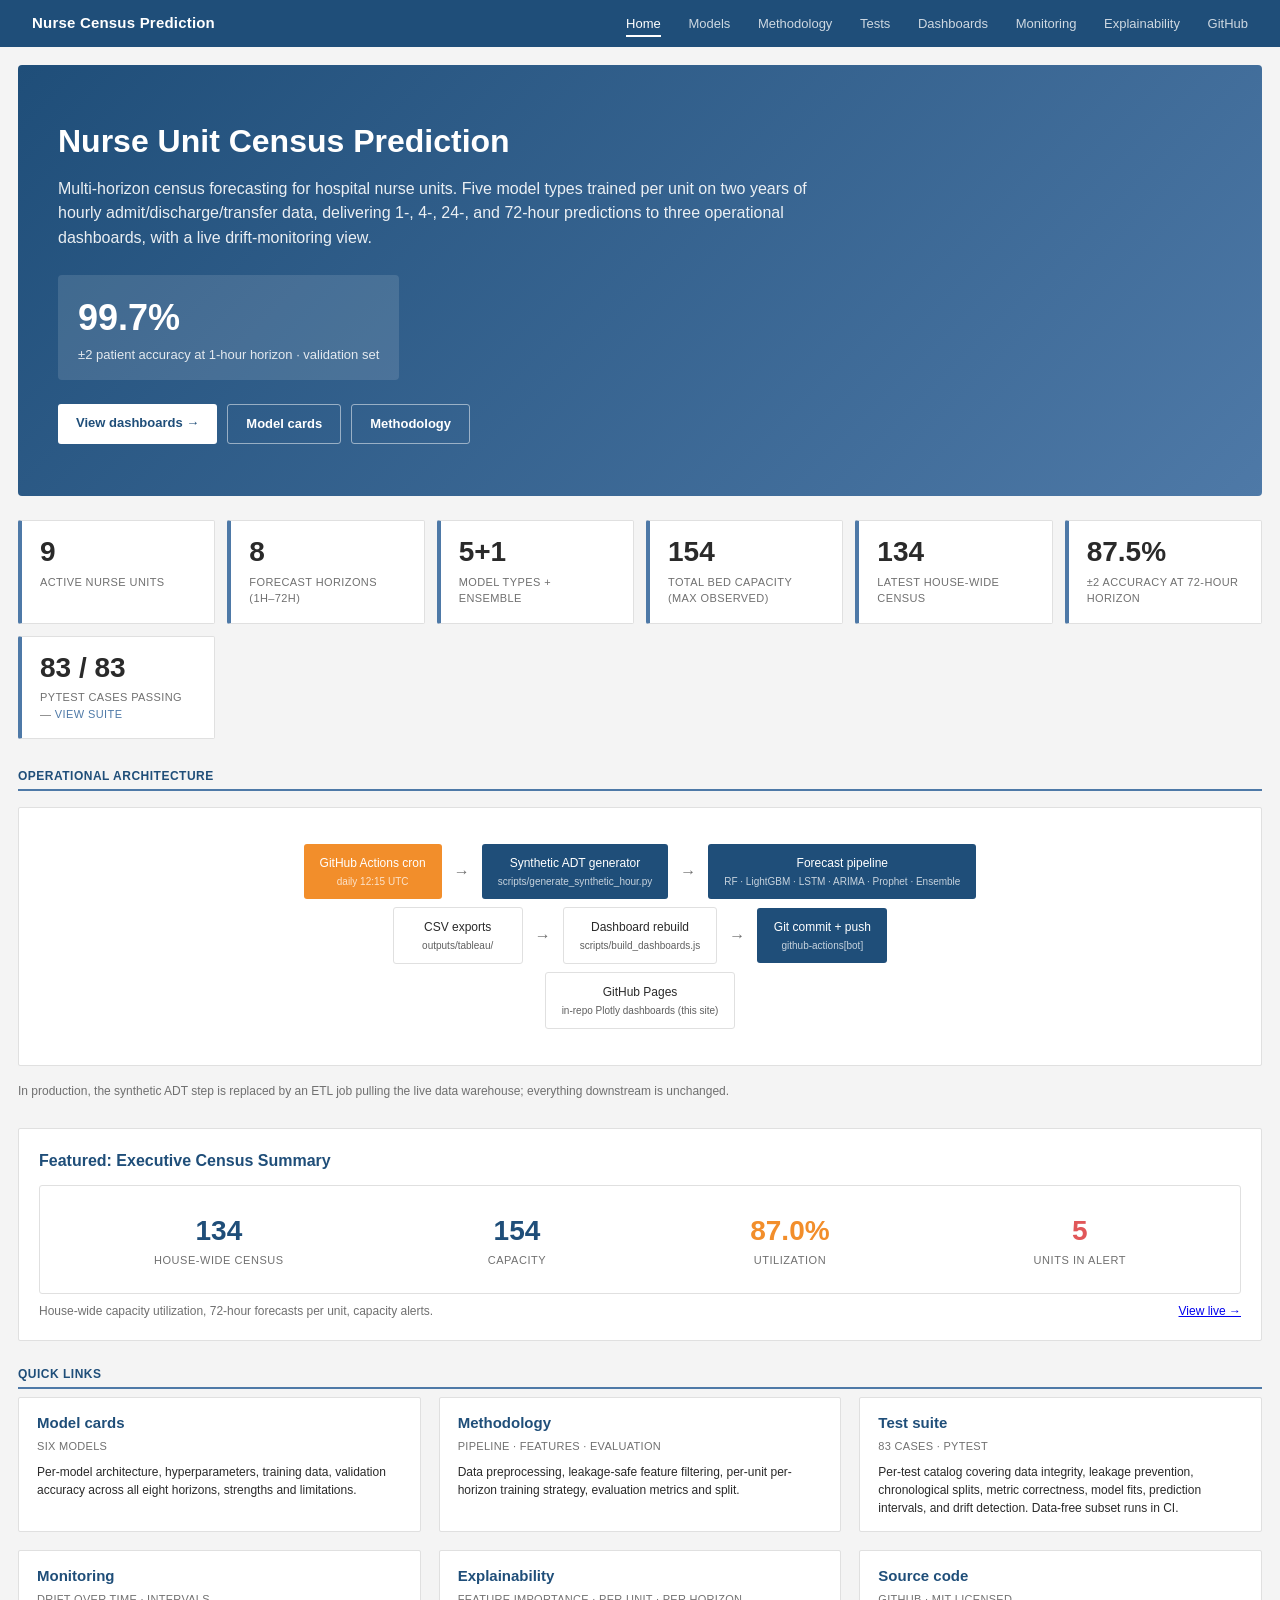
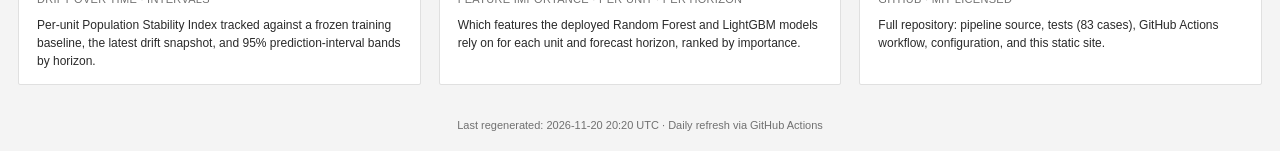
==== docs/index.html @ f5f6f940 "chore: daily forecast refresh (2026-11-20 20:20 UTC)" ====
<!DOCTYPE html>
<html lang="en">
<head>
  <meta charset="UTF-8">
  <title>Nurse Unit Census Prediction</title>
  <meta name="description" content="Multi-horizon hospital nurse-unit census forecasting — five model types, eight forecast horizons, deployed end-to-end pipeline with three operational dashboards.">
  <link rel="stylesheet" href="style.css">
</head>
<body>

<nav class="topnav">
  <div class="brand"><a href="index.html">Nurse Census Prediction</a></div>
  <div class="links">
    <a href="index.html" class="active">Home</a>
    <a href="models.html">Models</a>
    <a href="methodology.html">Methodology</a>
    <a href="tests.html">Tests</a>
    <a href="dashboards.html">Dashboards</a>
    <a href="monitoring.html">Monitoring</a>
    <a href="explainability.html">Explainability</a>
    <a href="https://github.com/joshquigs11093/Nurse_Unit_Census_Prediction" target="_blank" rel="noopener">GitHub</a>
  </div>
</nav>
<div class="page-body">
  <section class="hero">
    <h1>Nurse Unit Census Prediction</h1>
    <p class="tagline">
      Multi-horizon census forecasting for hospital nurse units. Five model types
      trained per unit on two years of hourly admit/discharge/transfer data,
      delivering 1-, 4-, 24-, and 72-hour predictions to three operational
      dashboards, with a live drift-monitoring view.
    </p>
    <div class="metric-callout">
      <div class="num">99.7%</div>
      <div class="label">±2 patient accuracy at 1-hour horizon · validation set</div>
    </div>
    <div class="cta-row">
      <a class="cta" href="dashboards.html">View dashboards →</a>
      <a class="cta secondary" href="models.html">Model cards</a>
      <a class="cta secondary" href="methodology.html">Methodology</a>
    </div>
  </section>

  <section class="section">
    <div class="stats-grid">
      <div class="stat-card">
        <div class="num">9</div>
        <div class="label">Active nurse units</div>
      </div>
      <div class="stat-card">
        <div class="num">8</div>
        <div class="label">Forecast horizons (1h–72h)</div>
      </div>
      <div class="stat-card">
        <div class="num">5+1</div>
        <div class="label">Model types + ensemble</div>
      </div>
      <div class="stat-card">
        <div class="num">154</div>
        <div class="label">Total bed capacity (max observed)</div>
      </div>
      <div class="stat-card">
        <div class="num">134</div>
        <div class="label">Latest house-wide census</div>
      </div>
      <div class="stat-card">
        <div class="num">87.5%</div>
        <div class="label">±2 accuracy at 72-hour horizon</div>
      </div>
      <div class="stat-card">
        <div class="num"><a href="tests.html" style="color:inherit;text-decoration:none;">83 / 83</a></div>
        <div class="label">Pytest cases passing — <a href="tests.html" style="color:var(--tableau-light-blue);text-decoration:none;">view suite</a></div>
      </div>
    </div>
  </section>

  <section class="section">
    <div class="section-title">Operational architecture</div>
    <div class="flow-diagram">
      <div class="flow-row">
        <div class="flow-step accent">GitHub Actions cron<span class="step-sub">daily 12:15 UTC</span></div>
        <div class="flow-arrow">→</div>
        <div class="flow-step">Synthetic ADT generator<span class="step-sub">scripts/generate_synthetic_hour.py</span></div>
        <div class="flow-arrow">→</div>
        <div class="flow-step">Forecast pipeline<span class="step-sub">RF · LightGBM · LSTM · ARIMA · Prophet · Ensemble</span></div>
      </div>
      <div class="flow-row">
        <div class="flow-step muted">CSV exports<span class="step-sub">outputs/tableau/</span></div>
        <div class="flow-arrow">→</div>
        <div class="flow-step muted">Dashboard rebuild<span class="step-sub">scripts/build_dashboards.js</span></div>
        <div class="flow-arrow">→</div>
        <div class="flow-step">Git commit + push<span class="step-sub">github-actions[bot]</span></div>
      </div>
      <div class="flow-row">
        <div class="flow-step muted">GitHub Pages<span class="step-sub">in-repo Plotly dashboards (this site)</span></div>
      </div>
    </div>
    <p style="font-size:12px;color:var(--muted);margin-top:8px;">
      In production, the synthetic ADT step is replaced by an ETL job pulling the live data warehouse;
      everything downstream is unchanged.
    </p>
  </section>

  <section class="section featured-preview">
    <h3>Featured: Executive Census Summary</h3>
    <a href="dashboard3.html" style="display:block;background:#FFFFFF;border:1px solid var(--border);border-radius:3px;padding:24px;text-decoration:none;color:inherit;">
      <div style="display:flex;gap:24px;flex-wrap:wrap;justify-content:space-around;">
        <div style="text-align:center;"><div style="font-size:28px;font-weight:700;color:#1F4E79;">134</div><div style="font-size:11px;color:var(--muted);text-transform:uppercase;letter-spacing:0.05em;">House-wide census</div></div>
        <div style="text-align:center;"><div style="font-size:28px;font-weight:700;color:#1F4E79;">154</div><div style="font-size:11px;color:var(--muted);text-transform:uppercase;letter-spacing:0.05em;">Capacity</div></div>
        <div style="text-align:center;"><div style="font-size:28px;font-weight:700;color:#F28E2B;">87.0%</div><div style="font-size:11px;color:var(--muted);text-transform:uppercase;letter-spacing:0.05em;">Utilization</div></div>
        <div style="text-align:center;"><div style="font-size:28px;font-weight:700;color:#E15759;">5</div><div style="font-size:11px;color:var(--muted);text-transform:uppercase;letter-spacing:0.05em;">Units in alert</div></div>
      </div>
    </a>
    <div class="caption">
      <span>House-wide capacity utilization, 72-hour forecasts per unit, capacity alerts.</span>
      <a href="dashboard3.html">View live →</a>
    </div>
  </section>

  <section class="section">
    <div class="section-title">Quick links</div>
    <div class="gallery">
      <a class="gallery-card" href="models.html">
        <div class="meta">
          <h3>Model cards</h3>
          <div class="audience">Six models</div>
          <p>Per-model architecture, hyperparameters, training data, validation accuracy across all eight horizons, strengths and limitations.</p>
        </div>
      </a>
      <a class="gallery-card" href="methodology.html">
        <div class="meta">
          <h3>Methodology</h3>
          <div class="audience">Pipeline · features · evaluation</div>
          <p>Data preprocessing, leakage-safe feature filtering, per-unit per-horizon training strategy, evaluation metrics and split.</p>
        </div>
      </a>
      <a class="gallery-card" href="tests.html">
        <div class="meta">
          <h3>Test suite</h3>
          <div class="audience">83 cases · pytest</div>
          <p>Per-test catalog covering data integrity, leakage prevention, chronological splits, metric correctness, model fits, prediction intervals, and drift detection. Data-free subset runs in CI.</p>
        </div>
      </a>
      <a class="gallery-card" href="monitoring.html">
        <div class="meta">
          <h3>Monitoring</h3>
          <div class="audience">Drift over time · intervals</div>
          <p>Per-unit Population Stability Index tracked against a frozen training baseline, the latest drift snapshot, and 95% prediction-interval bands by horizon.</p>
        </div>
      </a>
      <a class="gallery-card" href="explainability.html">
        <div class="meta">
          <h3>Explainability</h3>
          <div class="audience">Feature importance · per unit · per horizon</div>
          <p>Which features the deployed Random Forest and LightGBM models rely on for each unit and forecast horizon, ranked by importance.</p>
        </div>
      </a>
      <a class="gallery-card" href="https://github.com/joshquigs11093/Nurse_Unit_Census_Prediction" target="_blank" rel="noopener">
        <div class="meta">
          <h3>Source code</h3>
          <div class="audience">GitHub · MIT licensed</div>
          <p>Full repository: pipeline source, tests (83 cases), GitHub Actions workflow, configuration, and this static site.</p>
        </div>
      </a>
    </div>
  </section>

  <p style="font-size:11px;color:var(--muted);text-align:center;margin-top:32px;">
    Last regenerated: 2026-11-20 20:20 UTC · Daily refresh via GitHub Actions
  </p>
</div>
</body>
</html>
---- docs/style.css ----
:root {
  --tableau-blue: #1F4E79;
  --tableau-light-blue: #4E79A7;
  --tableau-orange: #F28E2B;
  --tableau-red: #E15759;
  --tableau-teal: #76B7B2;
  --tableau-green: #59A14F;
  --bg: #F4F4F4;
  --card-bg: #FFFFFF;
  --text: #2A2A2A;
  --muted: #707070;
  --border: #E0E0E0;
}
* { box-sizing: border-box; margin: 0; padding: 0; }
body {
  font-family: 'Segoe UI', 'Helvetica Neue', Arial, sans-serif;
  background: var(--bg);
  color: var(--text);
  font-size: 13px;
  line-height: 1.5;
}

/* ── Top navigation ── */
.topnav {
  background: var(--tableau-blue);
  color: white;
  padding: 12px 32px;
  display: flex;
  justify-content: space-between;
  align-items: center;
  font-size: 13px;
}
.topnav .brand { font-weight: 600; font-size: 15px; letter-spacing: 0.2px; }
.topnav .brand a { color: white; text-decoration: none; }
.topnav .links a {
  color: white; text-decoration: none; margin-left: 24px;
  font-size: 13px; opacity: 0.78; padding-bottom: 4px;
  border-bottom: 2px solid transparent; transition: opacity 0.15s, border 0.15s;
}
.topnav .links a:hover { opacity: 1; }
.topnav .links a.active { opacity: 1; border-bottom-color: white; }

.page-body { padding: 18px; max-width: 1360px; margin: 0 auto; }
.page-body.wide { max-width: 1520px; padding: 12px 8px; }
.page-body.wide .dashboard { max-width: 1500px; }
.page-body.wide .dashboard-body { padding: 16px 12px; }
.section { margin-bottom: 28px; }

/* ── Hero (landing page) ── */
.hero {
  background: linear-gradient(135deg, var(--tableau-blue) 0%, var(--tableau-light-blue) 100%);
  color: white;
  padding: 52px 40px;
  border-radius: 4px;
  margin-bottom: 24px;
}
.hero h1 { font-size: 32px; font-weight: 600; margin-bottom: 12px; }
.hero .tagline { font-size: 16px; opacity: 0.9; max-width: 760px; line-height: 1.55; }
.hero .metric-callout {
  margin-top: 24px; padding: 16px 20px;
  background: rgba(255,255,255,0.12); border-radius: 4px;
  display: inline-block;
}
.hero .metric-callout .num { font-size: 36px; font-weight: 600; }
.hero .metric-callout .label { font-size: 13px; opacity: 0.85; }
.hero .cta-row { margin-top: 24px; display: flex; gap: 10px; flex-wrap: wrap; }
.hero .cta {
  padding: 9px 18px; background: white; color: var(--tableau-blue);
  text-decoration: none; border-radius: 3px; font-weight: 600; font-size: 13px;
}
.hero .cta.secondary {
  background: transparent; color: white; border: 1px solid rgba(255,255,255,0.5);
}

/* ── At-a-glance KPI grid ── */
.stats-grid {
  display: grid; grid-template-columns: repeat(auto-fit, minmax(180px, 1fr));
  gap: 12px; margin-bottom: 24px;
}
.stat-card {
  background: white; border: 1px solid var(--border);
  border-left: 4px solid var(--tableau-light-blue);
  padding: 16px 18px; border-radius: 2px;
}
.stat-card .num { font-size: 28px; font-weight: 600; line-height: 1.1; }
.stat-card .label {
  font-size: 11px; color: var(--muted); text-transform: uppercase;
  letter-spacing: 0.4px; margin-top: 6px;
}

/* ── Architecture flow diagram ── */
.flow-diagram {
  background: white; border: 1px solid var(--border); border-radius: 2px;
  padding: 28px 24px; margin: 16px 0;
}
.flow-row {
  display: flex; align-items: center; justify-content: center;
  gap: 12px; margin: 8px 0; flex-wrap: wrap;
}
.flow-step {
  background: var(--tableau-blue); color: white;
  padding: 10px 16px; border-radius: 3px;
  font-size: 12px; font-weight: 500; text-align: center;
  min-width: 130px;
}
.flow-step.muted { background: white; color: var(--text); border: 1px solid var(--border); }
.flow-step.accent { background: var(--tableau-orange); }
.flow-step .step-sub {
  display: block; font-size: 10px; opacity: 0.75; margin-top: 2px; font-weight: 400;
}
.flow-arrow { color: var(--muted); font-size: 16px; }

/* ── Featured dashboard preview on landing ── */
.featured-preview {
  background: white; border: 1px solid var(--border); border-radius: 2px;
  padding: 20px; margin-bottom: 24px;
}
.featured-preview h3 { font-size: 16px; margin-bottom: 12px; color: var(--tableau-blue); }
.featured-preview img {
  width: 100%; height: auto; border: 1px solid var(--border); border-radius: 2px;
}
.featured-preview .caption {
  font-size: 12px; color: var(--muted); margin-top: 8px;
  display: flex; justify-content: space-between; align-items: center;
}

/* ── Model cards (models.html) ── */
.model-card {
  background: white; border: 1px solid var(--border); border-radius: 2px;
  padding: 24px 28px; margin-bottom: 18px;
  border-left: 4px solid var(--tableau-light-blue);
}
.model-card.winner { border-left-color: var(--tableau-green); }
.model-card .header {
  display: flex; justify-content: space-between; align-items: baseline;
  margin-bottom: 8px;
}
.model-card .header h2 { font-size: 18px; font-weight: 600; color: var(--tableau-blue); }
.model-card .header .family {
  font-size: 11px; color: var(--muted); text-transform: uppercase; letter-spacing: 0.4px;
}
.model-card .description { font-size: 13px; line-height: 1.55; margin-bottom: 14px; }
.model-card .grid {
  display: grid; grid-template-columns: 1fr 1fr; gap: 18px; margin-top: 14px;
}
.model-card .grid h4 {
  font-size: 11px; color: var(--tableau-blue); text-transform: uppercase;
  letter-spacing: 0.5px; margin-bottom: 6px;
}
.model-card .grid ul { list-style: none; padding-left: 0; font-size: 12px; }
.model-card .grid li { padding: 3px 0; }
.model-card .grid li::before { content: "• "; color: var(--muted); }
.perf-table {
  width: 100%; border-collapse: collapse; margin-top: 14px; font-size: 15px;
  background: #FFFFFF; border: 1px solid var(--border); border-radius: 4px;
  overflow: hidden; box-shadow: 0 1px 3px rgba(0,0,0,0.04);
}
.perf-table th {
  background: #F4F4F4; padding: 14px 20px; font-weight: 600; text-align: left;
  text-transform: uppercase; letter-spacing: 0.04em; font-size: 12px; color: #555;
  border-bottom: 2px solid var(--tableau-blue); white-space: nowrap;
}
.perf-table td {
  padding: 14px 20px; text-align: left;
  border-bottom: 1px solid var(--border); font-variant-numeric: tabular-nums;
  color: #2A2A2A; line-height: 1.4;
}
.perf-table tbody tr:last-child td { border-bottom: none; }
.perf-table tbody tr:nth-child(even) td { background: #FAFAFA; }
.perf-table tbody tr:hover td { background: #F0F4FA; }
.perf-table th.num, .perf-table td.num { text-align: right; }
.perf-table th.center, .perf-table td.center { text-align: center; }
.perf-table td.best { background: #E8F4F8; font-weight: 600; }
.perf-table td .unit-name { font-weight: 600; color: #1F2937; }
/* Pill-style status badges for "OK" / "over 90%" / "flagged" cells. */
.status-pill {
  display: inline-block; padding: 4px 12px; border-radius: 999px;
  font-size: 12px; font-weight: 600; letter-spacing: 0.02em;
  text-transform: uppercase; line-height: 1.4; white-space: nowrap;
}
.status-pill.alert { background: #FDECEA; color: #C13B33; border: 1px solid #F5C7C2; }
.status-pill.ok    { background: #E8F5E9; color: #2F7D31; border: 1px solid #C4E1C5; }
.status-pill.warn  { background: #FEF3DC; color: #B26A00; border: 1px solid #F5DCA0; }
.status-pill.info  { background: #E7EEF7; color: #2B5DA0; border: 1px solid #C2D3EB; }
/* In-cell utilization fill: linear-gradient mask scaled to the percent value. */
.util-cell { position: relative; }
.util-cell .util-fill {
  position: absolute; left: 0; top: 0; bottom: 0;
  background: rgba(78, 121, 167, 0.10); border-right: 2px solid rgba(78, 121, 167, 0.35);
  pointer-events: none;
}
.util-cell.warn .util-fill { background: rgba(242, 142, 43, 0.14); border-right-color: rgba(242, 142, 43, 0.55); }
.util-cell.alert .util-fill { background: rgba(225, 87, 89, 0.16); border-right-color: rgba(225, 87, 89, 0.65); }
.util-cell .util-value { position: relative; font-weight: 600; font-size: 16px; }
.util-cell.alert .util-value { color: #C13B33; }
.util-cell.warn  .util-value { color: #B26A00; }
.util-cell.ok    .util-value { color: #2F7D31; }
/* Model cards on the models page keep the older tighter centered styling. */
.model-card .perf-table { font-size: 12px; box-shadow: none; border-radius: 2px; }
.model-card .perf-table th, .model-card .perf-table td { text-align: center; padding: 6px 10px; }
.model-card .perf-table tbody tr:nth-child(even) td { background: #FFFFFF; }

/* ── Dashboards gallery ── */
.gallery {
  display: grid; grid-template-columns: repeat(auto-fit, minmax(380px, 1fr));
  gap: 18px;
}
.gallery-card {
  background: white; border: 1px solid var(--border); border-radius: 2px;
  text-decoration: none; color: inherit; display: block;
  transition: transform 0.15s, box-shadow 0.15s;
}
.gallery-card:hover {
  transform: translateY(-2px); box-shadow: 0 4px 12px rgba(0,0,0,0.08);
}
.gallery-card img {
  width: 100%; height: 220px; object-fit: cover; object-position: top;
  border-bottom: 1px solid var(--border);
}
.gallery-card .meta { padding: 14px 18px; }
.gallery-card .meta h3 { font-size: 15px; color: var(--tableau-blue); margin-bottom: 4px; }
.gallery-card .meta .audience {
  font-size: 11px; color: var(--muted); text-transform: uppercase;
  letter-spacing: 0.3px; margin-bottom: 8px;
}
.gallery-card .meta p { font-size: 12px; line-height: 1.5; }

/* ── Page intro ── */
.page-intro {
  margin-bottom: 22px;
}
.page-intro h1 {
  font-size: 26px; font-weight: 600; color: var(--tableau-blue);
  margin-bottom: 6px;
}
.page-intro p { font-size: 14px; color: var(--text); max-width: 880px; }

/* ── Tableau Public embed frame ── */
.tableau-frame {
  background: white; border: 1px solid var(--border); border-radius: 2px;
  padding: 16px;
  overflow-x: auto;          /* horizontal scroll OUTSIDE the embed if needed */
  overflow-y: visible;       /* never clip vertically */
}
.tableau-frame .tableauPlaceholder {
  width: 1400px;             /* match the workbook's authored size */
  margin: 0 auto;
}
.tableau-caption {
  font-size: 11px; color: var(--muted); margin-top: 12px; text-align: center;
}
.tableau-caption a { color: var(--tableau-light-blue); text-decoration: none; }
.tableau-caption a:hover { text-decoration: underline; }

/* ── Existing dashboard styles (legacy, embedded inside page) ── */
.dashboard {
  max-width: 1360px;
  margin: 0 auto;
  background: var(--card-bg);
  border-radius: 4px;
  overflow: hidden;
  box-shadow: 0 1px 3px rgba(0,0,0,0.06);
}
.dashboard-header {
  background: var(--tableau-blue);
  color: white;
  padding: 16px 24px;
  display: flex;
  justify-content: space-between;
  align-items: center;
}
.dashboard-header h1 { font-size: 20px; font-weight: 600; }
.dashboard-header .subtitle { font-size: 13px; opacity: 0.85; }
.dashboard-header .meta { font-size: 12px; opacity: 0.85; text-align: right; }
.dashboard-body { padding: 22px 24px; }
.kpi-row {
  display: grid;
  grid-template-columns: repeat(auto-fit, minmax(140px, 1fr));
  gap: 10px;
  margin-bottom: 20px;
}
.kpi-row.tight { grid-template-columns: repeat(8, 1fr); gap: 8px; }
.kpi-card {
  background: white;
  border: 1px solid #E0E0E0;
  border-left: 4px solid var(--tableau-light-blue);
  padding: 12px 14px;
  border-radius: 2px;
}
.kpi-card.alert { border-left-color: var(--tableau-red); background: #FDF1F0; }
.kpi-card.good  { border-left-color: var(--tableau-green); }
.kpi-card.warn  { border-left-color: var(--tableau-orange); }
.kpi-card .label {
  font-size: 10px; color: var(--muted);
  text-transform: uppercase; letter-spacing: 0.4px; margin-bottom: 4px;
}
.kpi-card .value { font-size: 26px; font-weight: 600; line-height: 1.1; }
.kpi-card .sublabel { font-size: 11px; color: var(--muted); margin-top: 3px; }
.chart-container { margin-bottom: 20px; }
.section-title {
  font-size: 12px; font-weight: 600; color: var(--tableau-blue);
  text-transform: uppercase; letter-spacing: 0.5px;
  margin-bottom: 8px; padding-bottom: 4px;
  border-bottom: 2px solid var(--tableau-light-blue);
}
table.data-table {
  width: 100%; border-collapse: collapse; font-size: 12px;
}
table.data-table th {
  background: #F4F4F4; text-align: left; padding: 8px;
  font-weight: 600; border-bottom: 2px solid var(--tableau-blue);
  font-size: 11px; text-transform: uppercase; letter-spacing: 0.3px;
}
table.data-table td { padding: 7px 8px; border-bottom: 1px solid #EEE; }
table.data-table tr.alert td { background: #FDF1F0; }
table.data-table td.num { text-align: right; font-variant-numeric: tabular-nums; }
.badge {
  display: inline-block; padding: 2px 8px; border-radius: 10px;
  font-size: 11px; font-weight: 600;
}
.badge.red { background: var(--tableau-red); color: white; }
.badge.green { background: var(--tableau-green); color: white; }
.badge.orange { background: var(--tableau-orange); color: white; }
.split-row { display: grid; grid-template-columns: 2fr 1fr; gap: 16px; }
.gauge {
  height: 28px; background: #EEE; border-radius: 3px;
  position: relative; overflow: hidden;
}
.gauge .fill {
  height: 100%; background: var(--tableau-light-blue);
  border-radius: 3px;
}
.gauge .fill.alert { background: var(--tableau-red); }
.gauge .fill.warn  { background: var(--tableau-orange); }
.gauge .fill.good  { background: var(--tableau-green); }
.gauge-label {
  position: absolute; top: 0; left: 0; right: 0; bottom: 0;
  display: flex; align-items: center; justify-content: center;
  font-size: 12px; font-weight: 600; color: white;
  text-shadow: 0 1px 2px rgba(0,0,0,0.4);
}
.footer-note {
  font-size: 10px; color: var(--muted); padding: 6px 24px 12px;
  text-align: right;
}

/* ── Tests page ── */
.tests-summary {
  display: grid; grid-template-columns: repeat(auto-fit, minmax(160px, 1fr));
  gap: 12px; margin-bottom: 20px;
}
.tests-summary .card {
  background: white; border: 1px solid var(--border);
  border-left: 4px solid var(--tableau-green);
  padding: 14px 16px; border-radius: 2px;
}
.tests-summary .card.muted { border-left-color: var(--tableau-light-blue); }
.tests-summary .card.warn { border-left-color: var(--tableau-orange); }
.tests-summary .card .num { font-size: 24px; font-weight: 600; line-height: 1.1; }
.tests-summary .card .label {
  font-size: 11px; color: var(--muted); text-transform: uppercase;
  letter-spacing: 0.4px; margin-top: 4px;
}
.tests-summary .card .sub { font-size: 11px; color: var(--muted); margin-top: 4px; }

.test-class-card {
  background: white; border: 1px solid var(--border); border-radius: 2px;
  padding: 18px 22px; margin-bottom: 14px;
  border-left: 4px solid var(--tableau-light-blue);
}
.test-class-card.requires-data { border-left-color: var(--tableau-orange); }
.test-class-card .header {
  display: flex; justify-content: space-between; align-items: baseline;
  margin-bottom: 4px; flex-wrap: wrap; gap: 8px;
}
.test-class-card .header h3 {
  font-size: 15px; color: var(--tableau-blue); font-weight: 600;
}
.test-class-card .header .meta {
  font-size: 11px; color: var(--muted); text-transform: uppercase;
  letter-spacing: 0.3px;
}
.test-class-card .blurb {
  font-size: 12px; color: var(--muted); margin-bottom: 12px; line-height: 1.5;
}
.test-table {
  width: 100%; border-collapse: collapse; font-size: 12px;
  font-variant-numeric: tabular-nums;
}
.test-table th {
  background: #F8F8F8; padding: 6px 10px; font-weight: 600; text-align: left;
  border-bottom: 2px solid var(--tableau-blue); font-size: 11px;
  text-transform: uppercase; letter-spacing: 0.3px;
}
.test-table td {
  padding: 6px 10px; border-bottom: 1px solid var(--border); vertical-align: top;
}
.test-table td.test-name { font-family: 'SFMono-Regular', Consolas, 'Courier New', monospace; font-size: 11.5px; }
.test-table td.duration { text-align: right; color: var(--muted); white-space: nowrap; }
.status-pill {
  display: inline-block; padding: 2px 8px; border-radius: 10px;
  font-size: 10px; font-weight: 600; letter-spacing: 0.3px;
  text-transform: uppercase;
}
.status-pill.pass { background: var(--tableau-green); color: white; }
.status-pill.fail { background: var(--tableau-red); color: white; }
.status-pill.skip { background: var(--muted); color: white; }
.ci-badges { margin: 12px 0 4px; display: flex; gap: 10px; flex-wrap: wrap; }
.ci-badges img { height: 20px; }
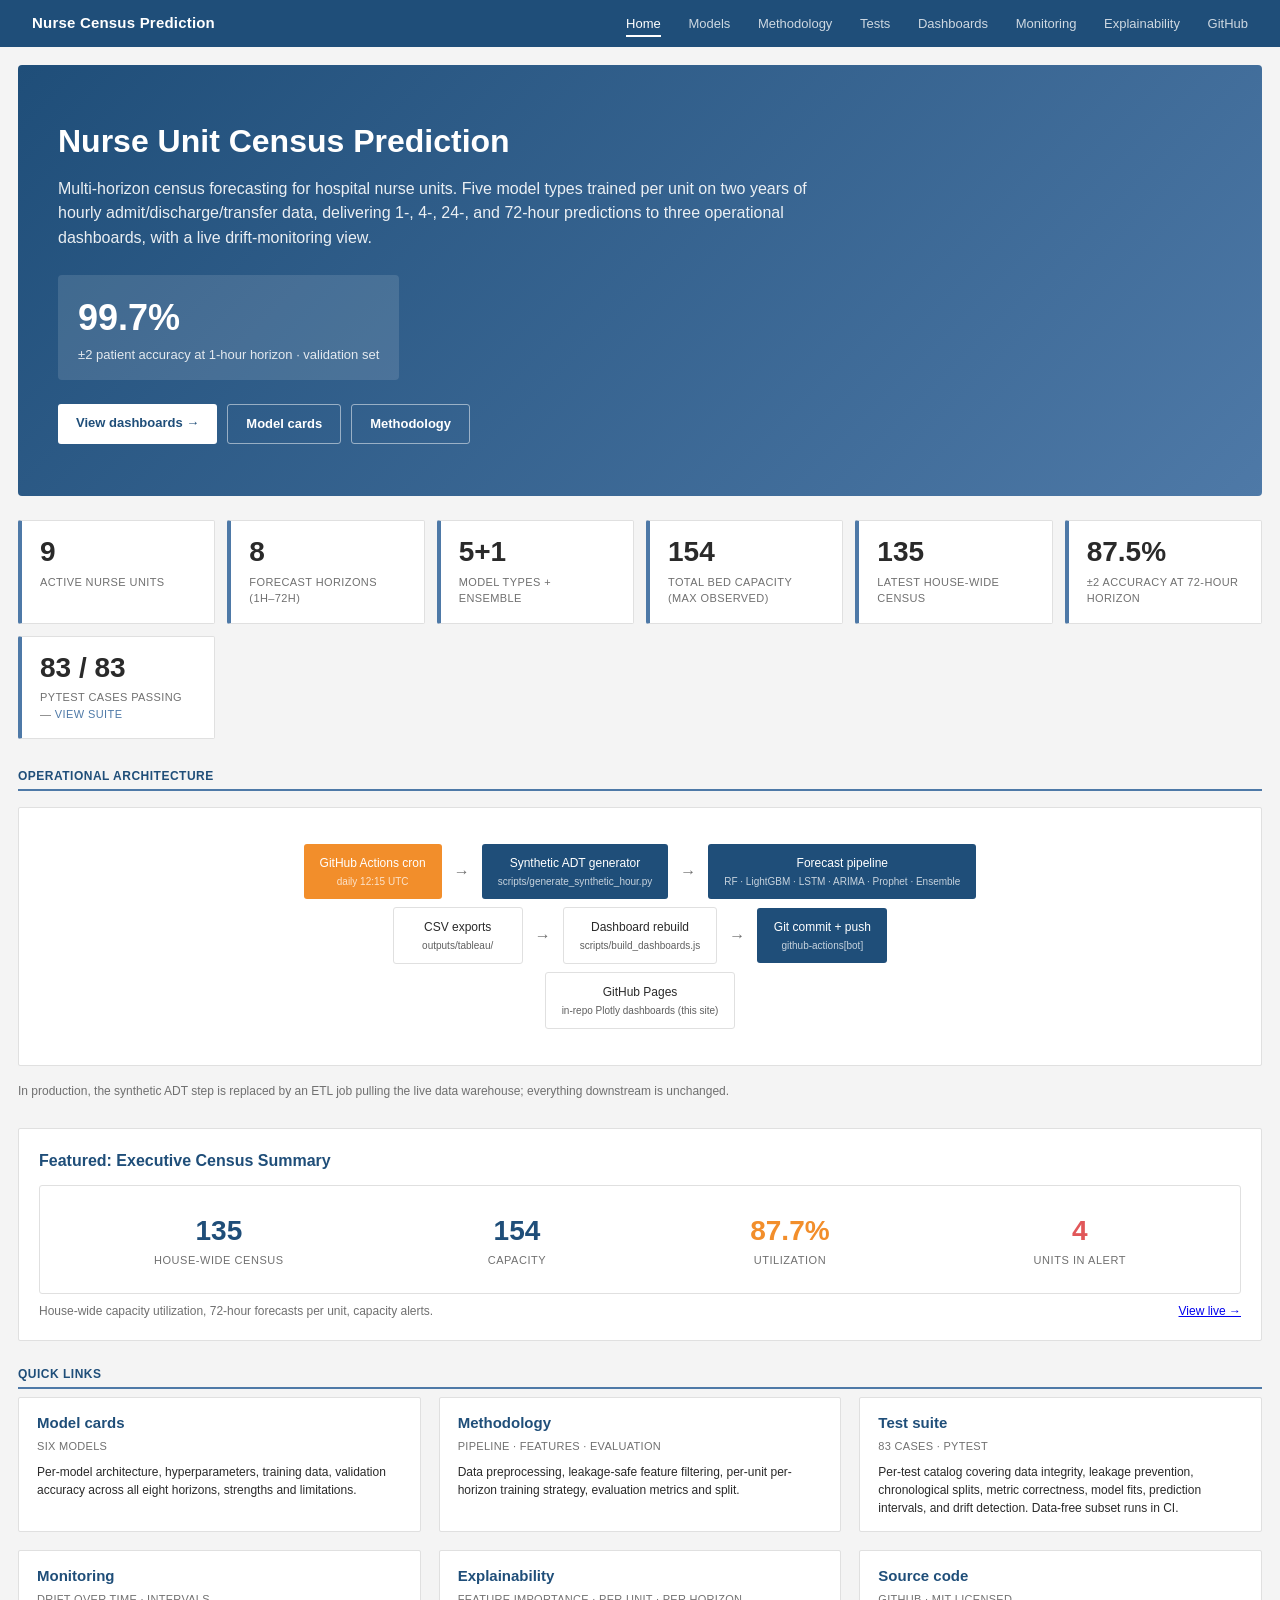
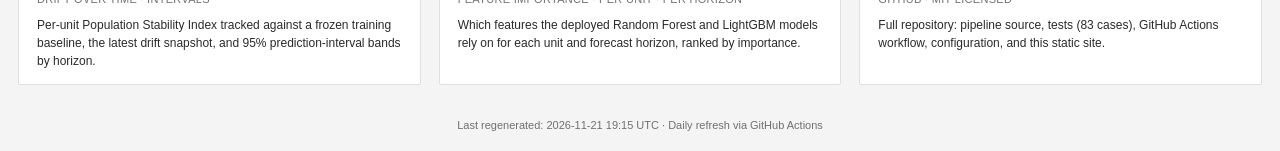
==== commit 2ba3f411: "chore: daily forecast refresh (2026-11-21 19:15 UTC)" ====
--- a/docs/index.html
+++ b/docs/index.html
@@ -60,7 +60,7 @@
         <div class="label">Total bed capacity (max observed)</div>
       </div>
       <div class="stat-card">
-        <div class="num">134</div>
+        <div class="num">135</div>
         <div class="label">Latest house-wide census</div>
       </div>
       <div class="stat-card">
@@ -105,10 +105,10 @@
     <h3>Featured: Executive Census Summary</h3>
     <a href="dashboard3.html" style="display:block;background:#FFFFFF;border:1px solid var(--border);border-radius:3px;padding:24px;text-decoration:none;color:inherit;">
       <div style="display:flex;gap:24px;flex-wrap:wrap;justify-content:space-around;">
-        <div style="text-align:center;"><div style="font-size:28px;font-weight:700;color:#1F4E79;">134</div><div style="font-size:11px;color:var(--muted);text-transform:uppercase;letter-spacing:0.05em;">House-wide census</div></div>
+        <div style="text-align:center;"><div style="font-size:28px;font-weight:700;color:#1F4E79;">135</div><div style="font-size:11px;color:var(--muted);text-transform:uppercase;letter-spacing:0.05em;">House-wide census</div></div>
         <div style="text-align:center;"><div style="font-size:28px;font-weight:700;color:#1F4E79;">154</div><div style="font-size:11px;color:var(--muted);text-transform:uppercase;letter-spacing:0.05em;">Capacity</div></div>
-        <div style="text-align:center;"><div style="font-size:28px;font-weight:700;color:#F28E2B;">87.0%</div><div style="font-size:11px;color:var(--muted);text-transform:uppercase;letter-spacing:0.05em;">Utilization</div></div>
-        <div style="text-align:center;"><div style="font-size:28px;font-weight:700;color:#E15759;">5</div><div style="font-size:11px;color:var(--muted);text-transform:uppercase;letter-spacing:0.05em;">Units in alert</div></div>
+        <div style="text-align:center;"><div style="font-size:28px;font-weight:700;color:#F28E2B;">87.7%</div><div style="font-size:11px;color:var(--muted);text-transform:uppercase;letter-spacing:0.05em;">Utilization</div></div>
+        <div style="text-align:center;"><div style="font-size:28px;font-weight:700;color:#E15759;">4</div><div style="font-size:11px;color:var(--muted);text-transform:uppercase;letter-spacing:0.05em;">Units in alert</div></div>
       </div>
     </a>
     <div class="caption">
@@ -166,7 +166,7 @@
   </section>
 
   <p style="font-size:11px;color:var(--muted);text-align:center;margin-top:32px;">
-    Last regenerated: 2026-11-20 20:20 UTC · Daily refresh via GitHub Actions
+    Last regenerated: 2026-11-21 19:15 UTC · Daily refresh via GitHub Actions
   </p>
 </div>
 </body>
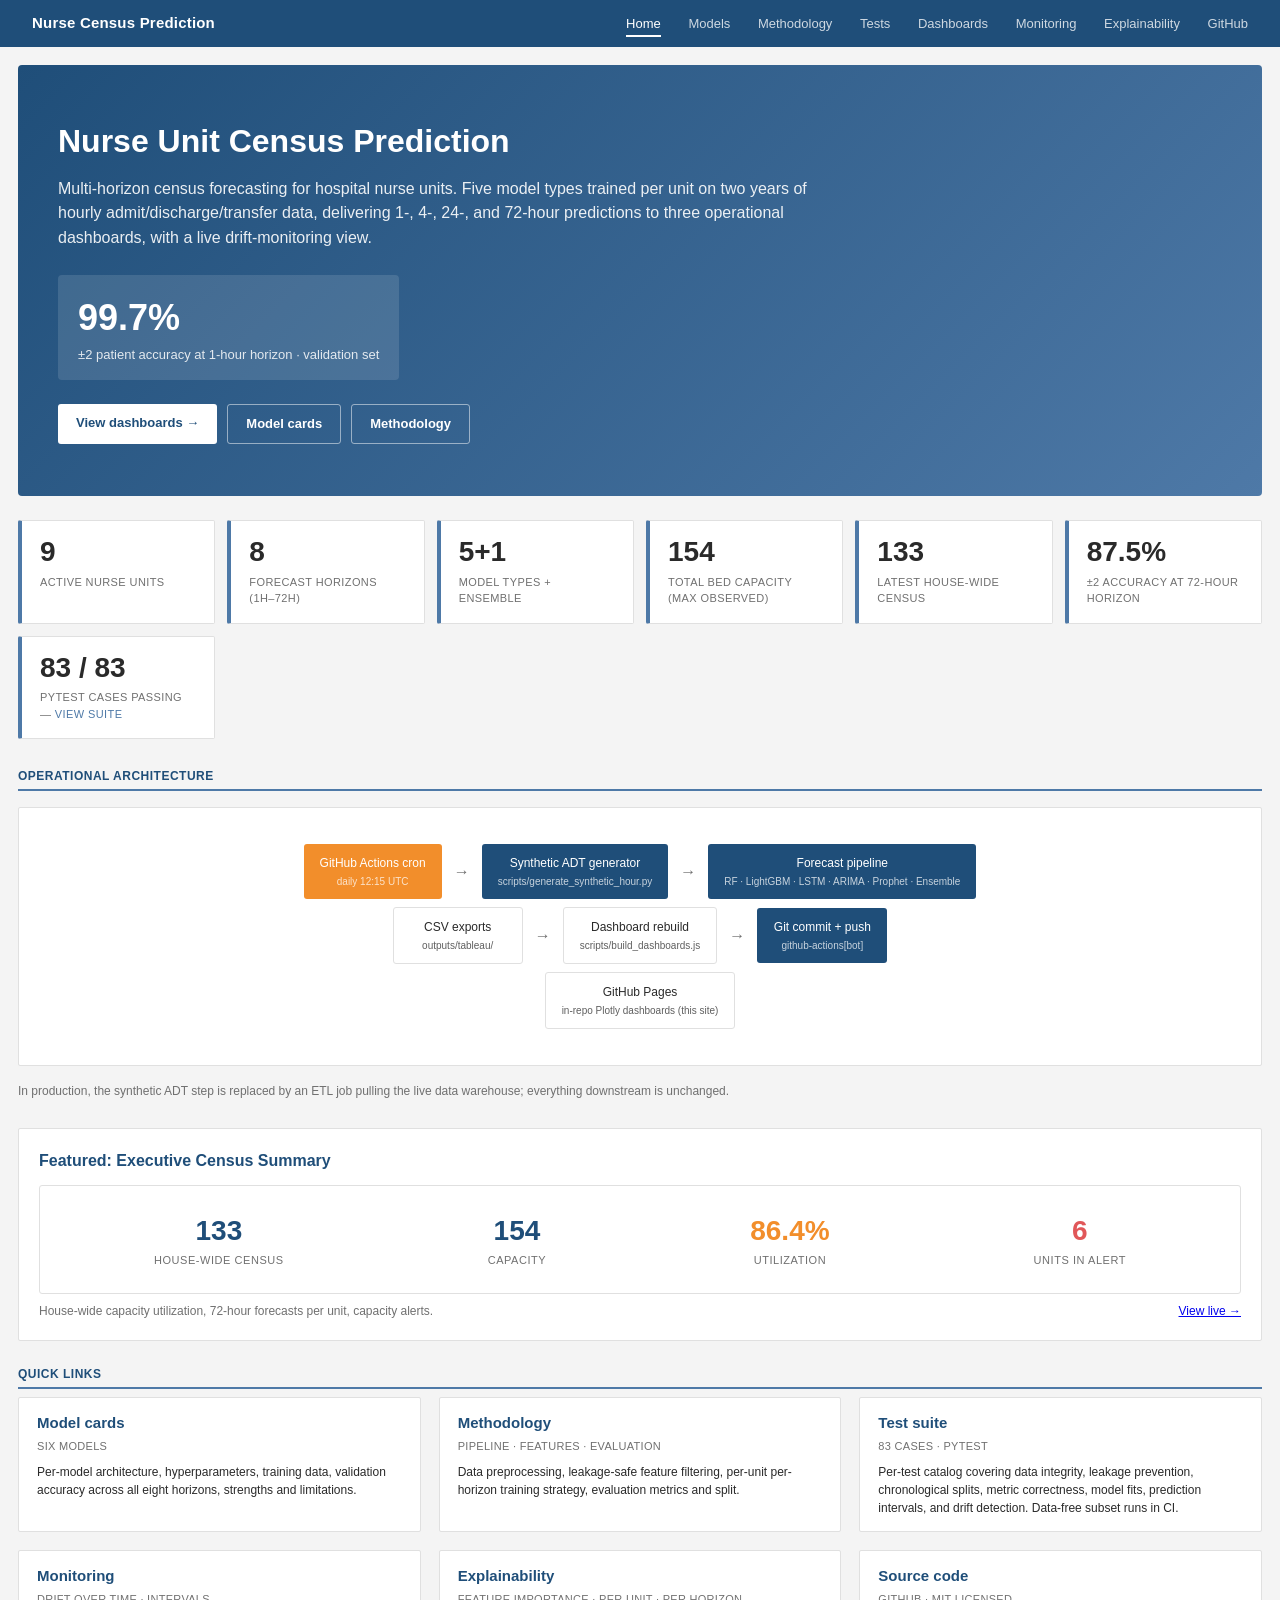
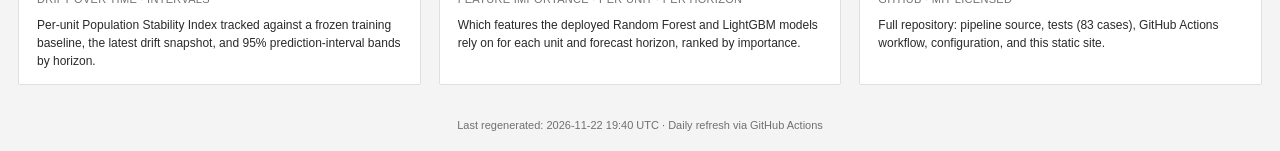
==== commit d940d26e: "chore: daily forecast refresh (2026-11-22 19:40 UTC)" ====
--- a/docs/index.html
+++ b/docs/index.html
@@ -60,7 +60,7 @@
         <div class="label">Total bed capacity (max observed)</div>
       </div>
       <div class="stat-card">
-        <div class="num">135</div>
+        <div class="num">133</div>
         <div class="label">Latest house-wide census</div>
       </div>
       <div class="stat-card">
@@ -105,10 +105,10 @@
     <h3>Featured: Executive Census Summary</h3>
     <a href="dashboard3.html" style="display:block;background:#FFFFFF;border:1px solid var(--border);border-radius:3px;padding:24px;text-decoration:none;color:inherit;">
       <div style="display:flex;gap:24px;flex-wrap:wrap;justify-content:space-around;">
-        <div style="text-align:center;"><div style="font-size:28px;font-weight:700;color:#1F4E79;">135</div><div style="font-size:11px;color:var(--muted);text-transform:uppercase;letter-spacing:0.05em;">House-wide census</div></div>
+        <div style="text-align:center;"><div style="font-size:28px;font-weight:700;color:#1F4E79;">133</div><div style="font-size:11px;color:var(--muted);text-transform:uppercase;letter-spacing:0.05em;">House-wide census</div></div>
         <div style="text-align:center;"><div style="font-size:28px;font-weight:700;color:#1F4E79;">154</div><div style="font-size:11px;color:var(--muted);text-transform:uppercase;letter-spacing:0.05em;">Capacity</div></div>
-        <div style="text-align:center;"><div style="font-size:28px;font-weight:700;color:#F28E2B;">87.7%</div><div style="font-size:11px;color:var(--muted);text-transform:uppercase;letter-spacing:0.05em;">Utilization</div></div>
-        <div style="text-align:center;"><div style="font-size:28px;font-weight:700;color:#E15759;">4</div><div style="font-size:11px;color:var(--muted);text-transform:uppercase;letter-spacing:0.05em;">Units in alert</div></div>
+        <div style="text-align:center;"><div style="font-size:28px;font-weight:700;color:#F28E2B;">86.4%</div><div style="font-size:11px;color:var(--muted);text-transform:uppercase;letter-spacing:0.05em;">Utilization</div></div>
+        <div style="text-align:center;"><div style="font-size:28px;font-weight:700;color:#E15759;">6</div><div style="font-size:11px;color:var(--muted);text-transform:uppercase;letter-spacing:0.05em;">Units in alert</div></div>
       </div>
     </a>
     <div class="caption">
@@ -166,7 +166,7 @@
   </section>
 
   <p style="font-size:11px;color:var(--muted);text-align:center;margin-top:32px;">
-    Last regenerated: 2026-11-21 19:15 UTC · Daily refresh via GitHub Actions
+    Last regenerated: 2026-11-22 19:40 UTC · Daily refresh via GitHub Actions
   </p>
 </div>
 </body>
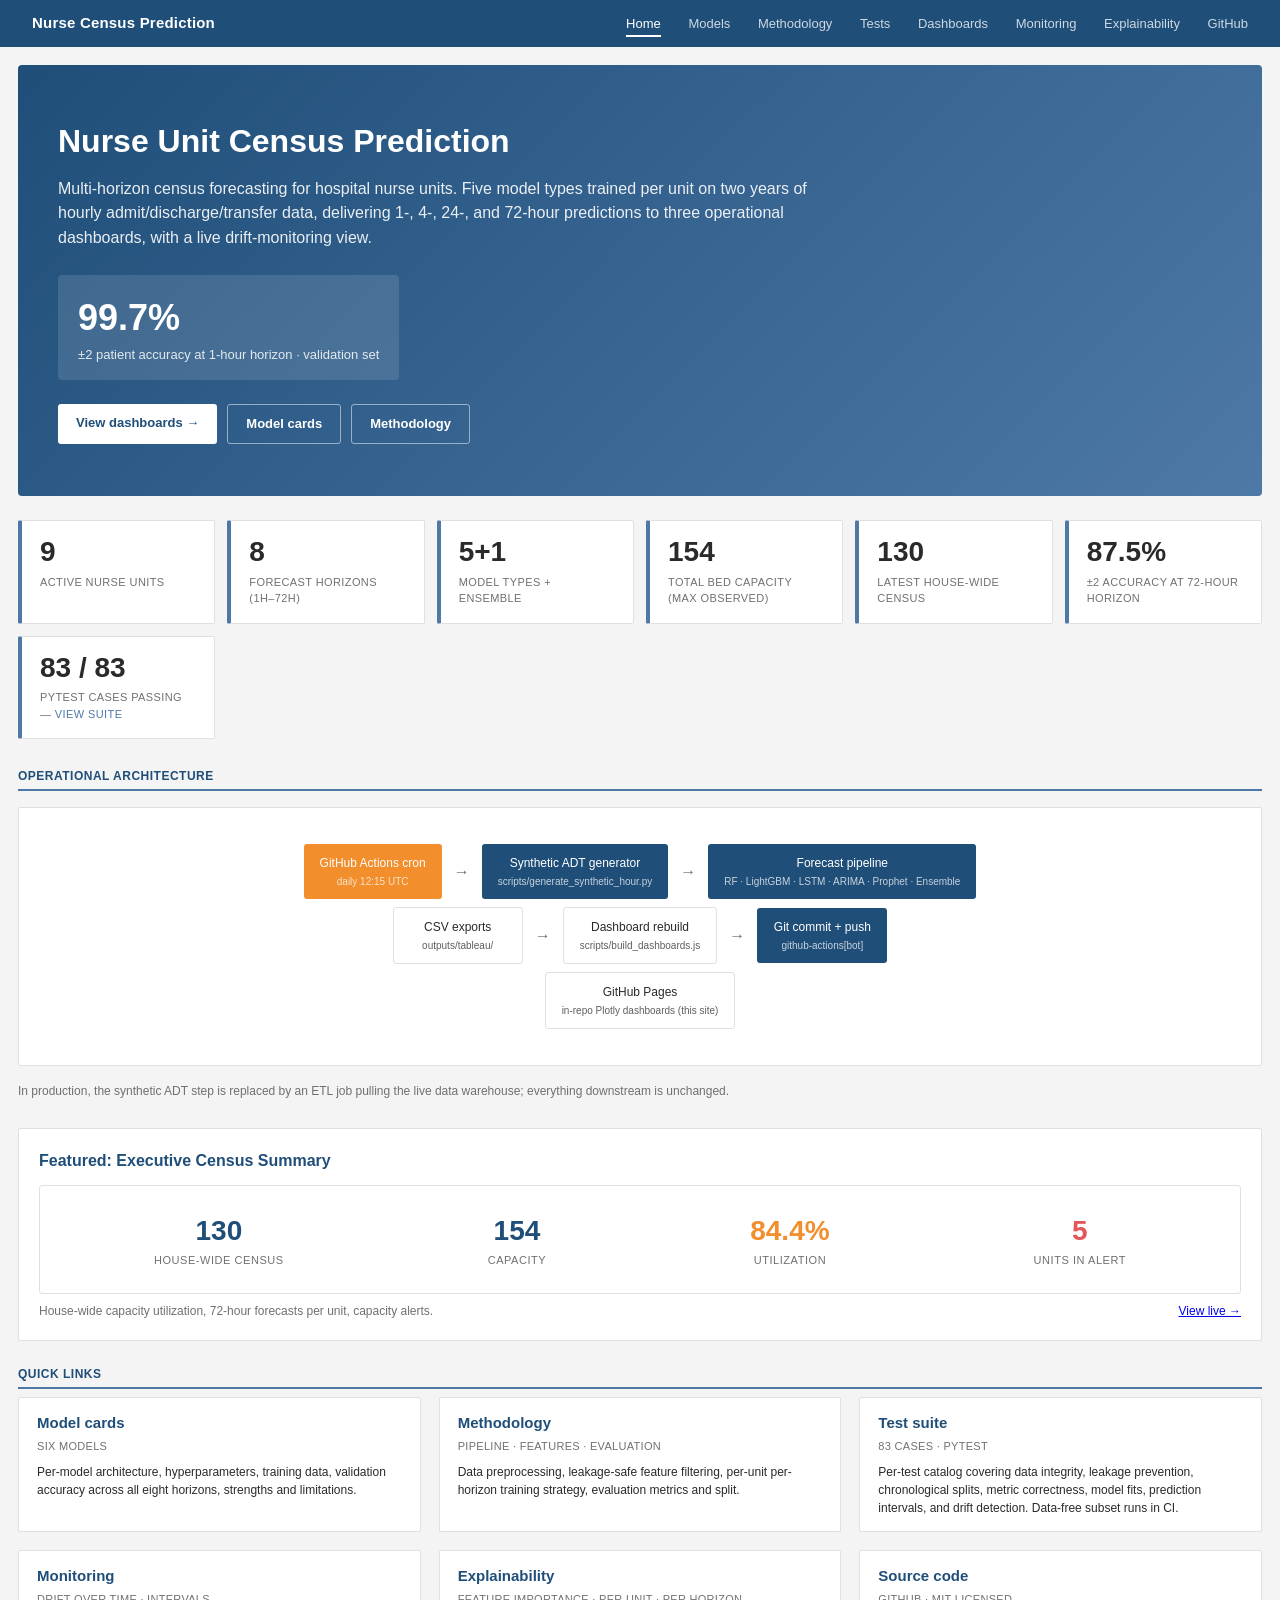
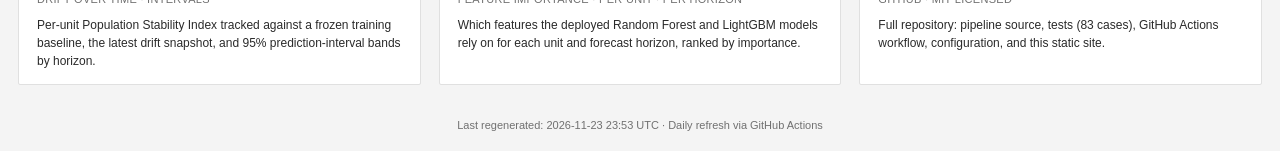
==== commit b68407b0: "chore: daily forecast refresh (2026-11-23 23:53 UTC)" ====
--- a/docs/index.html
+++ b/docs/index.html
@@ -60,7 +60,7 @@
         <div class="label">Total bed capacity (max observed)</div>
       </div>
       <div class="stat-card">
-        <div class="num">133</div>
+        <div class="num">130</div>
         <div class="label">Latest house-wide census</div>
       </div>
       <div class="stat-card">
@@ -105,10 +105,10 @@
     <h3>Featured: Executive Census Summary</h3>
     <a href="dashboard3.html" style="display:block;background:#FFFFFF;border:1px solid var(--border);border-radius:3px;padding:24px;text-decoration:none;color:inherit;">
       <div style="display:flex;gap:24px;flex-wrap:wrap;justify-content:space-around;">
-        <div style="text-align:center;"><div style="font-size:28px;font-weight:700;color:#1F4E79;">133</div><div style="font-size:11px;color:var(--muted);text-transform:uppercase;letter-spacing:0.05em;">House-wide census</div></div>
+        <div style="text-align:center;"><div style="font-size:28px;font-weight:700;color:#1F4E79;">130</div><div style="font-size:11px;color:var(--muted);text-transform:uppercase;letter-spacing:0.05em;">House-wide census</div></div>
         <div style="text-align:center;"><div style="font-size:28px;font-weight:700;color:#1F4E79;">154</div><div style="font-size:11px;color:var(--muted);text-transform:uppercase;letter-spacing:0.05em;">Capacity</div></div>
-        <div style="text-align:center;"><div style="font-size:28px;font-weight:700;color:#F28E2B;">86.4%</div><div style="font-size:11px;color:var(--muted);text-transform:uppercase;letter-spacing:0.05em;">Utilization</div></div>
-        <div style="text-align:center;"><div style="font-size:28px;font-weight:700;color:#E15759;">6</div><div style="font-size:11px;color:var(--muted);text-transform:uppercase;letter-spacing:0.05em;">Units in alert</div></div>
+        <div style="text-align:center;"><div style="font-size:28px;font-weight:700;color:#F28E2B;">84.4%</div><div style="font-size:11px;color:var(--muted);text-transform:uppercase;letter-spacing:0.05em;">Utilization</div></div>
+        <div style="text-align:center;"><div style="font-size:28px;font-weight:700;color:#E15759;">5</div><div style="font-size:11px;color:var(--muted);text-transform:uppercase;letter-spacing:0.05em;">Units in alert</div></div>
       </div>
     </a>
     <div class="caption">
@@ -166,7 +166,7 @@
   </section>
 
   <p style="font-size:11px;color:var(--muted);text-align:center;margin-top:32px;">
-    Last regenerated: 2026-11-22 19:40 UTC · Daily refresh via GitHub Actions
+    Last regenerated: 2026-11-23 23:53 UTC · Daily refresh via GitHub Actions
   </p>
 </div>
 </body>
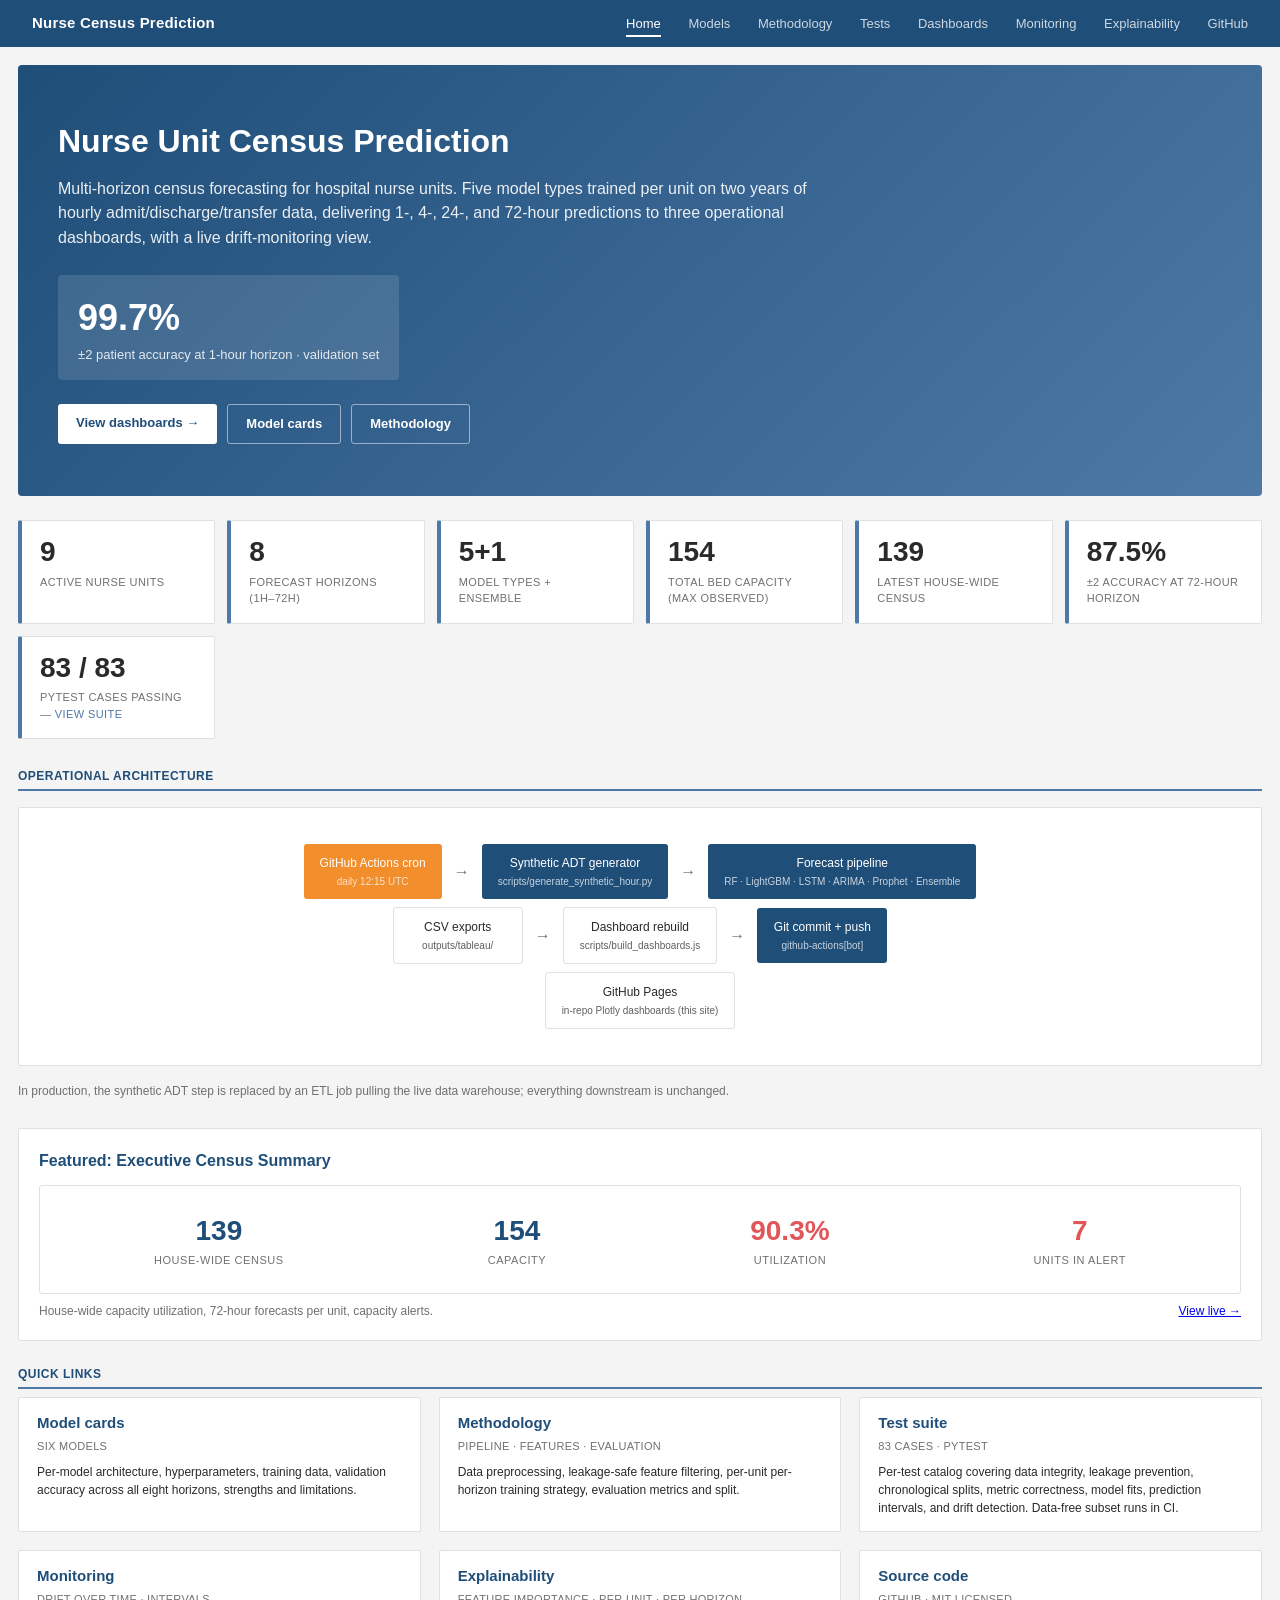
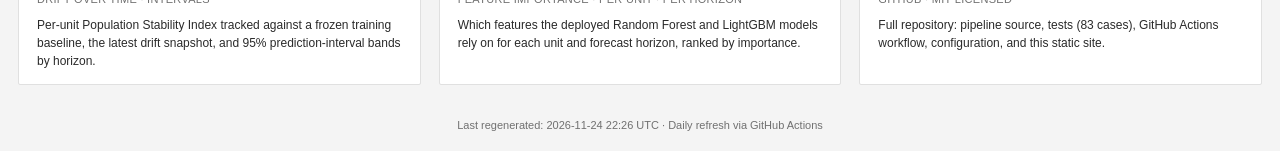
==== commit 5d960e17: "chore: daily forecast refresh (2026-11-24 22:26 UTC)" ====
--- a/docs/index.html
+++ b/docs/index.html
@@ -60,7 +60,7 @@
         <div class="label">Total bed capacity (max observed)</div>
       </div>
       <div class="stat-card">
-        <div class="num">130</div>
+        <div class="num">139</div>
         <div class="label">Latest house-wide census</div>
       </div>
       <div class="stat-card">
@@ -105,10 +105,10 @@
     <h3>Featured: Executive Census Summary</h3>
     <a href="dashboard3.html" style="display:block;background:#FFFFFF;border:1px solid var(--border);border-radius:3px;padding:24px;text-decoration:none;color:inherit;">
       <div style="display:flex;gap:24px;flex-wrap:wrap;justify-content:space-around;">
-        <div style="text-align:center;"><div style="font-size:28px;font-weight:700;color:#1F4E79;">130</div><div style="font-size:11px;color:var(--muted);text-transform:uppercase;letter-spacing:0.05em;">House-wide census</div></div>
+        <div style="text-align:center;"><div style="font-size:28px;font-weight:700;color:#1F4E79;">139</div><div style="font-size:11px;color:var(--muted);text-transform:uppercase;letter-spacing:0.05em;">House-wide census</div></div>
         <div style="text-align:center;"><div style="font-size:28px;font-weight:700;color:#1F4E79;">154</div><div style="font-size:11px;color:var(--muted);text-transform:uppercase;letter-spacing:0.05em;">Capacity</div></div>
-        <div style="text-align:center;"><div style="font-size:28px;font-weight:700;color:#F28E2B;">84.4%</div><div style="font-size:11px;color:var(--muted);text-transform:uppercase;letter-spacing:0.05em;">Utilization</div></div>
-        <div style="text-align:center;"><div style="font-size:28px;font-weight:700;color:#E15759;">5</div><div style="font-size:11px;color:var(--muted);text-transform:uppercase;letter-spacing:0.05em;">Units in alert</div></div>
+        <div style="text-align:center;"><div style="font-size:28px;font-weight:700;color:#E15759;">90.3%</div><div style="font-size:11px;color:var(--muted);text-transform:uppercase;letter-spacing:0.05em;">Utilization</div></div>
+        <div style="text-align:center;"><div style="font-size:28px;font-weight:700;color:#E15759;">7</div><div style="font-size:11px;color:var(--muted);text-transform:uppercase;letter-spacing:0.05em;">Units in alert</div></div>
       </div>
     </a>
     <div class="caption">
@@ -166,7 +166,7 @@
   </section>
 
   <p style="font-size:11px;color:var(--muted);text-align:center;margin-top:32px;">
-    Last regenerated: 2026-11-23 23:53 UTC · Daily refresh via GitHub Actions
+    Last regenerated: 2026-11-24 22:26 UTC · Daily refresh via GitHub Actions
   </p>
 </div>
 </body>
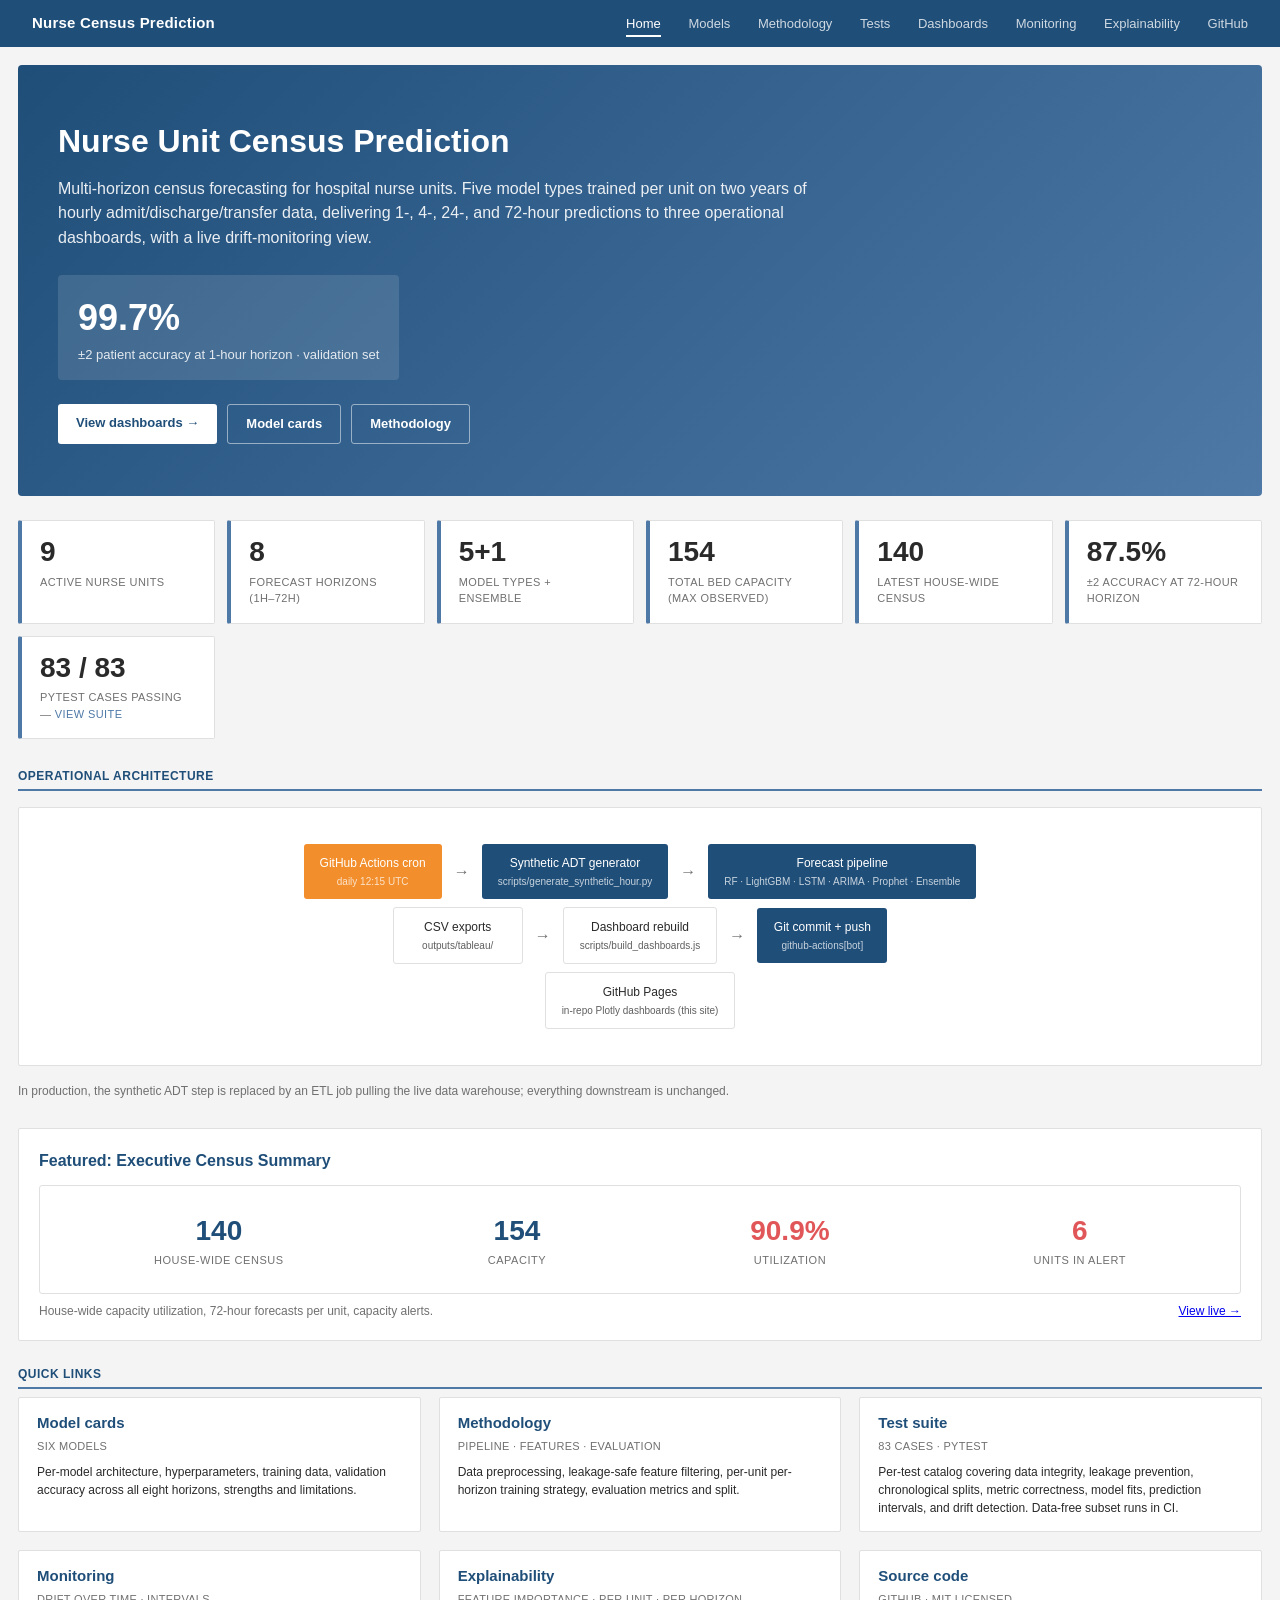
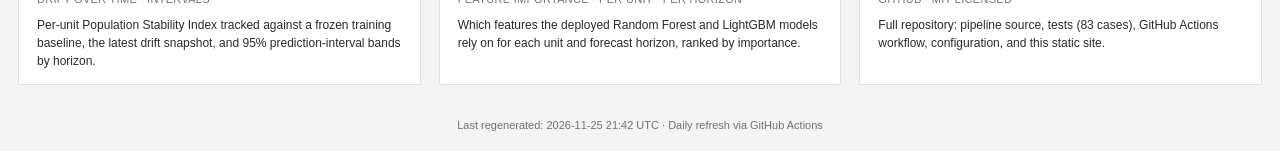
==== commit 9c94ecd1: "chore: daily forecast refresh (2026-11-25 21:42 UTC)" ====
--- a/docs/index.html
+++ b/docs/index.html
@@ -60,7 +60,7 @@
         <div class="label">Total bed capacity (max observed)</div>
       </div>
       <div class="stat-card">
-        <div class="num">139</div>
+        <div class="num">140</div>
         <div class="label">Latest house-wide census</div>
       </div>
       <div class="stat-card">
@@ -105,10 +105,10 @@
     <h3>Featured: Executive Census Summary</h3>
     <a href="dashboard3.html" style="display:block;background:#FFFFFF;border:1px solid var(--border);border-radius:3px;padding:24px;text-decoration:none;color:inherit;">
       <div style="display:flex;gap:24px;flex-wrap:wrap;justify-content:space-around;">
-        <div style="text-align:center;"><div style="font-size:28px;font-weight:700;color:#1F4E79;">139</div><div style="font-size:11px;color:var(--muted);text-transform:uppercase;letter-spacing:0.05em;">House-wide census</div></div>
+        <div style="text-align:center;"><div style="font-size:28px;font-weight:700;color:#1F4E79;">140</div><div style="font-size:11px;color:var(--muted);text-transform:uppercase;letter-spacing:0.05em;">House-wide census</div></div>
         <div style="text-align:center;"><div style="font-size:28px;font-weight:700;color:#1F4E79;">154</div><div style="font-size:11px;color:var(--muted);text-transform:uppercase;letter-spacing:0.05em;">Capacity</div></div>
-        <div style="text-align:center;"><div style="font-size:28px;font-weight:700;color:#E15759;">90.3%</div><div style="font-size:11px;color:var(--muted);text-transform:uppercase;letter-spacing:0.05em;">Utilization</div></div>
-        <div style="text-align:center;"><div style="font-size:28px;font-weight:700;color:#E15759;">7</div><div style="font-size:11px;color:var(--muted);text-transform:uppercase;letter-spacing:0.05em;">Units in alert</div></div>
+        <div style="text-align:center;"><div style="font-size:28px;font-weight:700;color:#E15759;">90.9%</div><div style="font-size:11px;color:var(--muted);text-transform:uppercase;letter-spacing:0.05em;">Utilization</div></div>
+        <div style="text-align:center;"><div style="font-size:28px;font-weight:700;color:#E15759;">6</div><div style="font-size:11px;color:var(--muted);text-transform:uppercase;letter-spacing:0.05em;">Units in alert</div></div>
       </div>
     </a>
     <div class="caption">
@@ -166,7 +166,7 @@
   </section>
 
   <p style="font-size:11px;color:var(--muted);text-align:center;margin-top:32px;">
-    Last regenerated: 2026-11-24 22:26 UTC · Daily refresh via GitHub Actions
+    Last regenerated: 2026-11-25 21:42 UTC · Daily refresh via GitHub Actions
   </p>
 </div>
 </body>
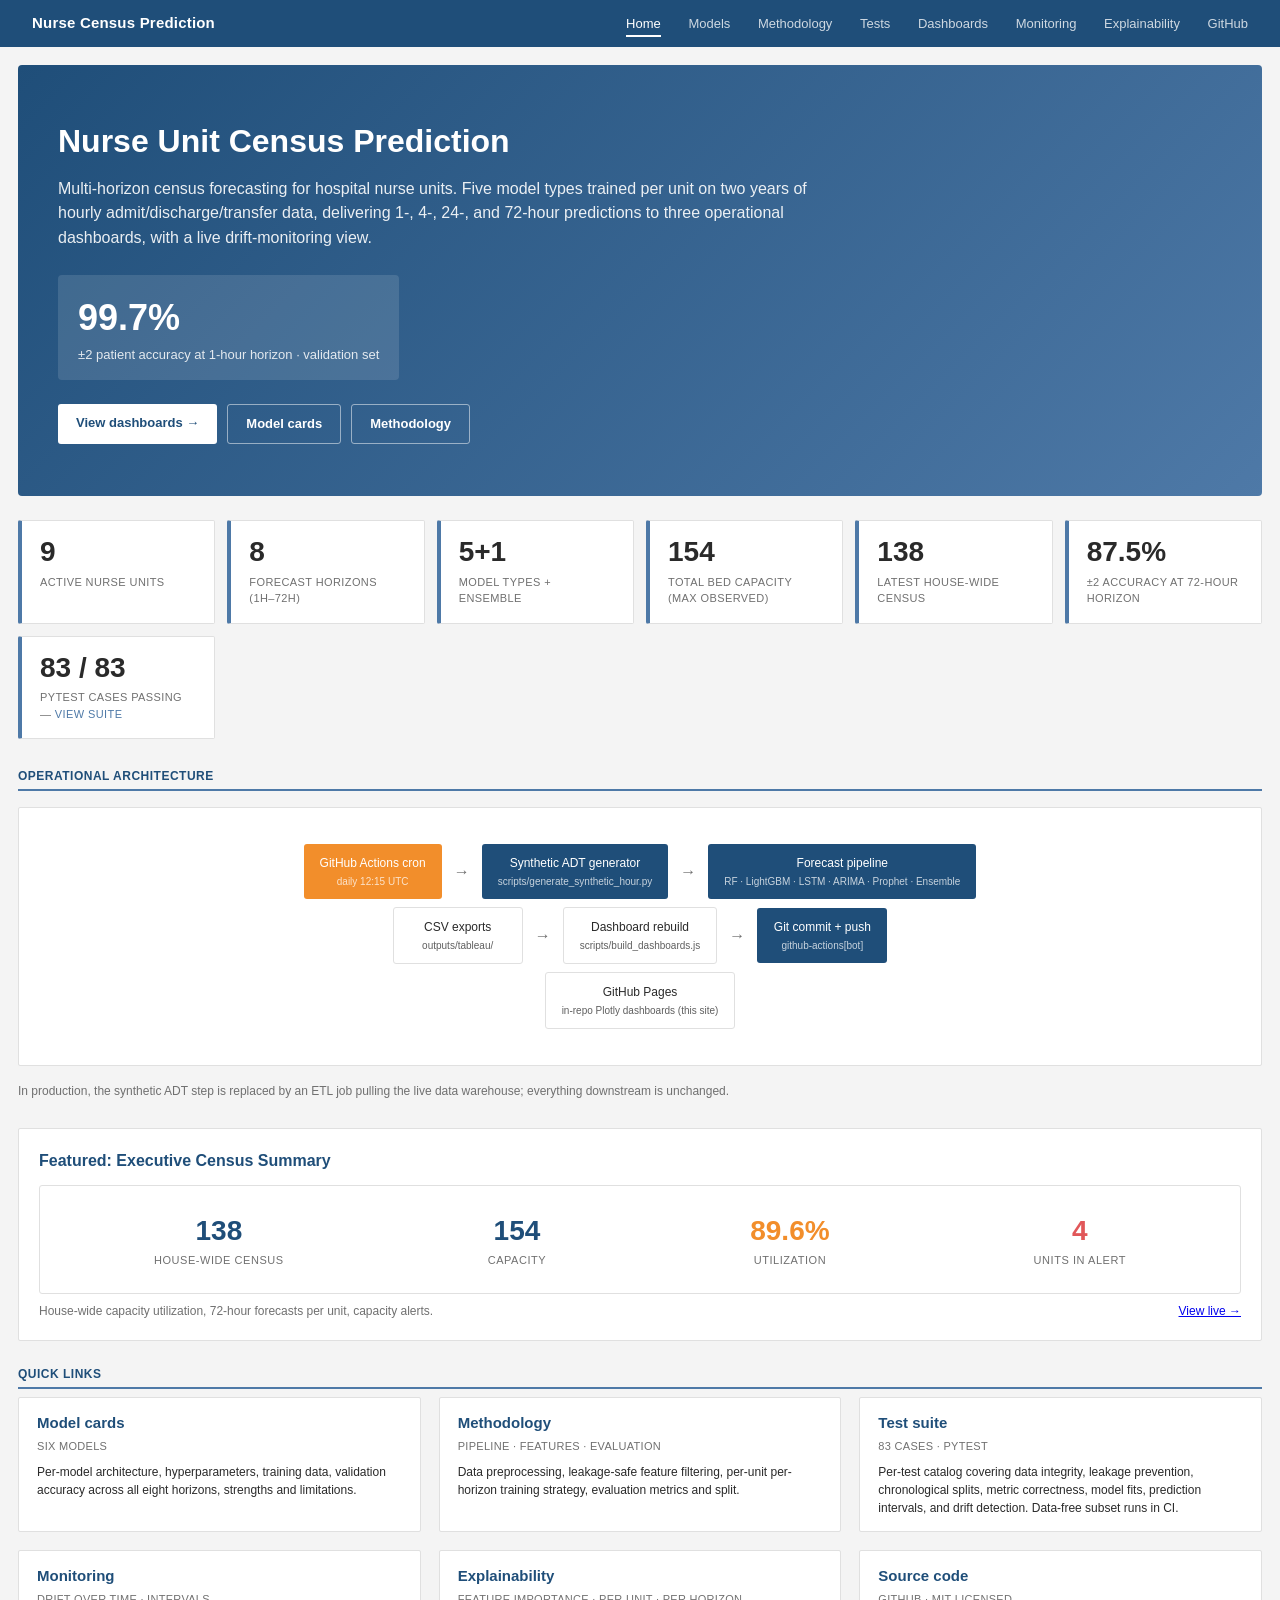
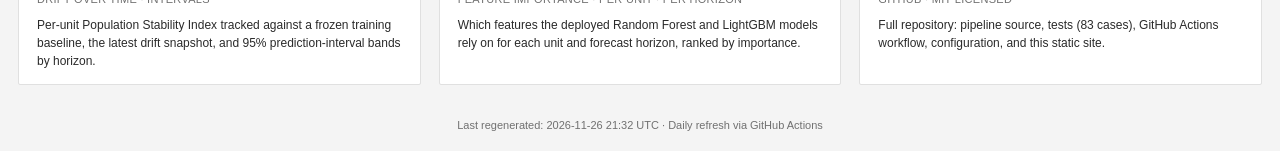
==== commit 11daefd8: "chore: daily forecast refresh (2026-11-26 21:32 UTC)" ====
--- a/docs/index.html
+++ b/docs/index.html
@@ -60,7 +60,7 @@
         <div class="label">Total bed capacity (max observed)</div>
       </div>
       <div class="stat-card">
-        <div class="num">140</div>
+        <div class="num">138</div>
         <div class="label">Latest house-wide census</div>
       </div>
       <div class="stat-card">
@@ -105,10 +105,10 @@
     <h3>Featured: Executive Census Summary</h3>
     <a href="dashboard3.html" style="display:block;background:#FFFFFF;border:1px solid var(--border);border-radius:3px;padding:24px;text-decoration:none;color:inherit;">
       <div style="display:flex;gap:24px;flex-wrap:wrap;justify-content:space-around;">
-        <div style="text-align:center;"><div style="font-size:28px;font-weight:700;color:#1F4E79;">140</div><div style="font-size:11px;color:var(--muted);text-transform:uppercase;letter-spacing:0.05em;">House-wide census</div></div>
+        <div style="text-align:center;"><div style="font-size:28px;font-weight:700;color:#1F4E79;">138</div><div style="font-size:11px;color:var(--muted);text-transform:uppercase;letter-spacing:0.05em;">House-wide census</div></div>
         <div style="text-align:center;"><div style="font-size:28px;font-weight:700;color:#1F4E79;">154</div><div style="font-size:11px;color:var(--muted);text-transform:uppercase;letter-spacing:0.05em;">Capacity</div></div>
-        <div style="text-align:center;"><div style="font-size:28px;font-weight:700;color:#E15759;">90.9%</div><div style="font-size:11px;color:var(--muted);text-transform:uppercase;letter-spacing:0.05em;">Utilization</div></div>
-        <div style="text-align:center;"><div style="font-size:28px;font-weight:700;color:#E15759;">6</div><div style="font-size:11px;color:var(--muted);text-transform:uppercase;letter-spacing:0.05em;">Units in alert</div></div>
+        <div style="text-align:center;"><div style="font-size:28px;font-weight:700;color:#F28E2B;">89.6%</div><div style="font-size:11px;color:var(--muted);text-transform:uppercase;letter-spacing:0.05em;">Utilization</div></div>
+        <div style="text-align:center;"><div style="font-size:28px;font-weight:700;color:#E15759;">4</div><div style="font-size:11px;color:var(--muted);text-transform:uppercase;letter-spacing:0.05em;">Units in alert</div></div>
       </div>
     </a>
     <div class="caption">
@@ -166,7 +166,7 @@
   </section>
 
   <p style="font-size:11px;color:var(--muted);text-align:center;margin-top:32px;">
-    Last regenerated: 2026-11-25 21:42 UTC · Daily refresh via GitHub Actions
+    Last regenerated: 2026-11-26 21:32 UTC · Daily refresh via GitHub Actions
   </p>
 </div>
 </body>
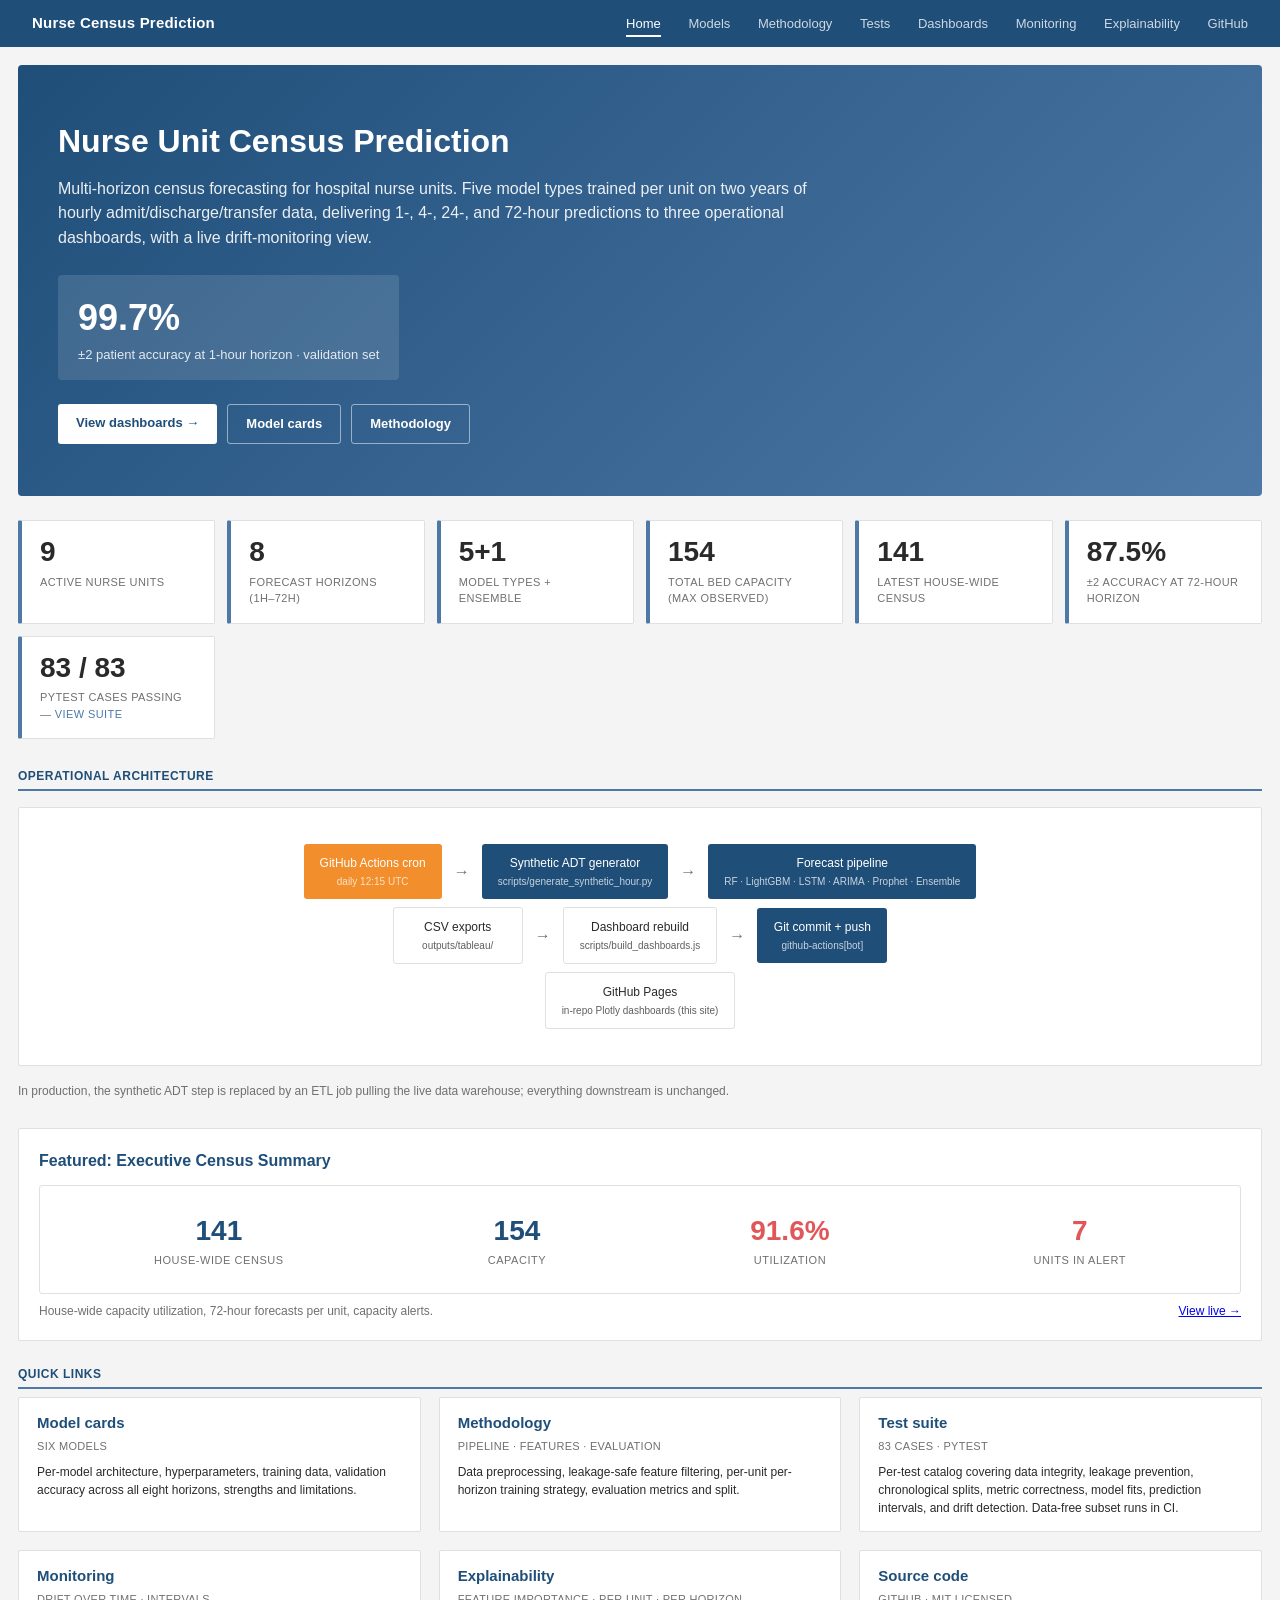
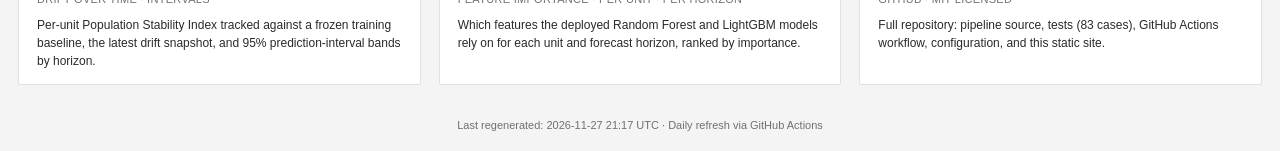
==== commit 731408c4: "chore: daily forecast refresh (2026-11-27 21:17 UTC)" ====
--- a/docs/index.html
+++ b/docs/index.html
@@ -60,7 +60,7 @@
         <div class="label">Total bed capacity (max observed)</div>
       </div>
       <div class="stat-card">
-        <div class="num">138</div>
+        <div class="num">141</div>
         <div class="label">Latest house-wide census</div>
       </div>
       <div class="stat-card">
@@ -105,10 +105,10 @@
     <h3>Featured: Executive Census Summary</h3>
     <a href="dashboard3.html" style="display:block;background:#FFFFFF;border:1px solid var(--border);border-radius:3px;padding:24px;text-decoration:none;color:inherit;">
       <div style="display:flex;gap:24px;flex-wrap:wrap;justify-content:space-around;">
-        <div style="text-align:center;"><div style="font-size:28px;font-weight:700;color:#1F4E79;">138</div><div style="font-size:11px;color:var(--muted);text-transform:uppercase;letter-spacing:0.05em;">House-wide census</div></div>
+        <div style="text-align:center;"><div style="font-size:28px;font-weight:700;color:#1F4E79;">141</div><div style="font-size:11px;color:var(--muted);text-transform:uppercase;letter-spacing:0.05em;">House-wide census</div></div>
         <div style="text-align:center;"><div style="font-size:28px;font-weight:700;color:#1F4E79;">154</div><div style="font-size:11px;color:var(--muted);text-transform:uppercase;letter-spacing:0.05em;">Capacity</div></div>
-        <div style="text-align:center;"><div style="font-size:28px;font-weight:700;color:#F28E2B;">89.6%</div><div style="font-size:11px;color:var(--muted);text-transform:uppercase;letter-spacing:0.05em;">Utilization</div></div>
-        <div style="text-align:center;"><div style="font-size:28px;font-weight:700;color:#E15759;">4</div><div style="font-size:11px;color:var(--muted);text-transform:uppercase;letter-spacing:0.05em;">Units in alert</div></div>
+        <div style="text-align:center;"><div style="font-size:28px;font-weight:700;color:#E15759;">91.6%</div><div style="font-size:11px;color:var(--muted);text-transform:uppercase;letter-spacing:0.05em;">Utilization</div></div>
+        <div style="text-align:center;"><div style="font-size:28px;font-weight:700;color:#E15759;">7</div><div style="font-size:11px;color:var(--muted);text-transform:uppercase;letter-spacing:0.05em;">Units in alert</div></div>
       </div>
     </a>
     <div class="caption">
@@ -166,7 +166,7 @@
   </section>
 
   <p style="font-size:11px;color:var(--muted);text-align:center;margin-top:32px;">
-    Last regenerated: 2026-11-26 21:32 UTC · Daily refresh via GitHub Actions
+    Last regenerated: 2026-11-27 21:17 UTC · Daily refresh via GitHub Actions
   </p>
 </div>
 </body>
